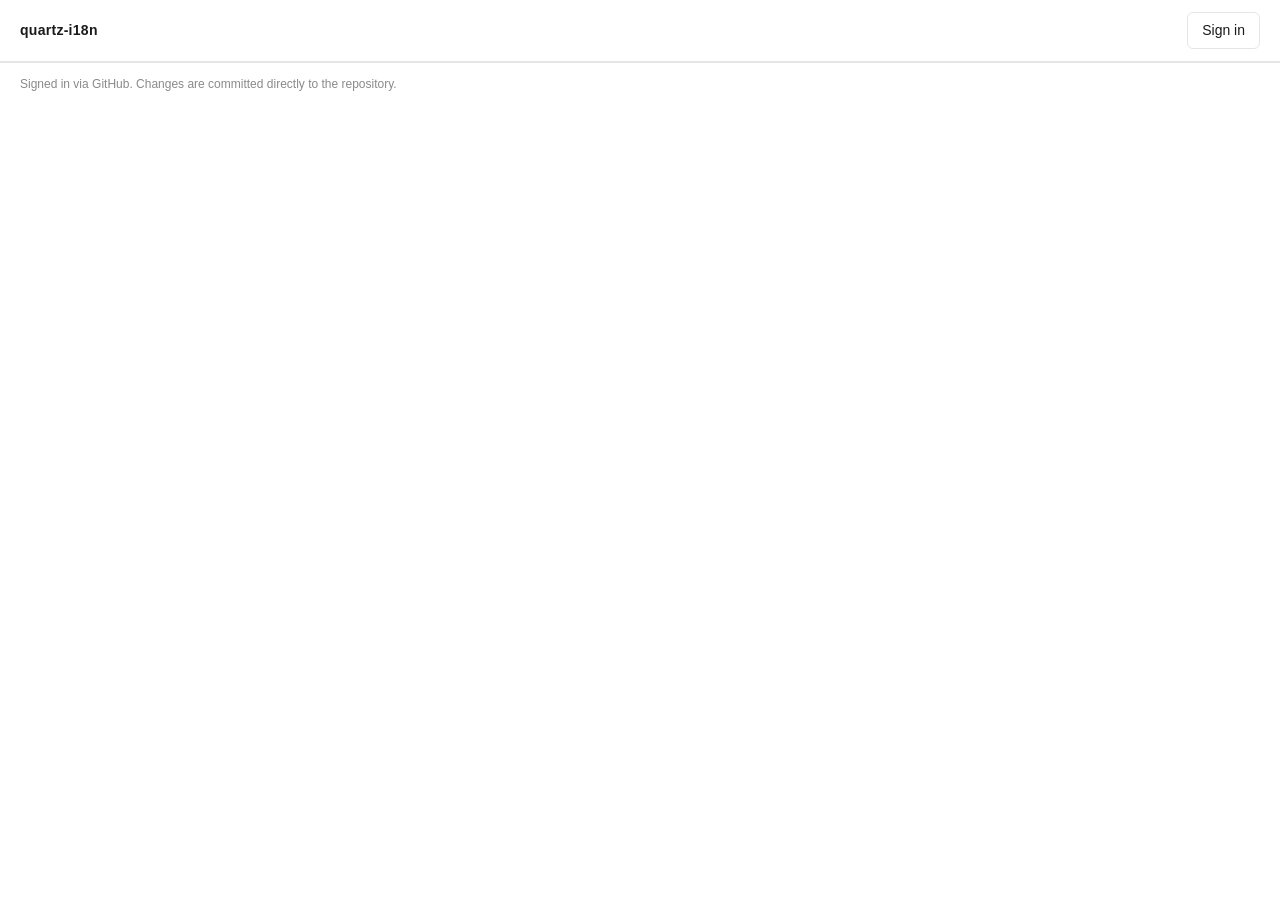
==== index.html @ cb4c303e "deploy: publish site/ from 5fd5f893ef105d4f78fb1186fbdb1be58c075998" ====
<!doctype html>
<html lang="en">
<head>
  <meta charset="utf-8" />
  <meta name="viewport" content="width=device-width, initial-scale=1" />
  <title>Quartz i18n</title>
  <link rel="stylesheet" href="style.css" />
</head>
<body>
  <header id="appbar">
    <div class="brand">quartz-i18n</div>
    <div class="bar-right">
      <span id="user" class="muted"></span>
      <span id="access" class="muted"></span>
      <button id="authBtn" class="btn">Sign in</button>
    </div>
  </header>

  <main id="app" hidden>
    <nav id="tabs" class="row"></nav>

    <section id="controls" class="row">
      <label class="sel">
        <span>Target</span>
        <select id="langSelect"></select>
      </label>
      <div id="status" class="muted"></div>
      <div class="spacer"></div>
      <button id="sourceBtn" class="btn ghost">Show English</button>
      <button id="newLangsBtn" class="btn ghost">Missing keys</button>
      <button id="saveBtn" class="btn primary" disabled>Commit</button>
    </section>

    <div id="rowHead" class="headrow row muted">
      <div class="col key">Key</div>
      <div class="col">English</div>
      <div class="col">Translation</div>
    </div>

    <section id="list"></section>
  </main>

  <footer class="muted">Signed in via GitHub. Changes are committed directly to the repository.</footer>

  <script src="app.js"></script>
</body>
</html>
---- style.css ----
:root {
  --bg: #ffffff;
  --fg: #1a1a1a;
  --muted: #8a8a8a;
  --border: #e5e5e5;
  --accent: #1a1a1a;
  --accent-fg: #ffffff;
  --row-hover: #f6f6f6;
  --danger: #b3261e;
}

* { box-sizing: border-box; }

html, body {
  margin: 0;
  height: 100%;
}

body {
  display: flex;
  flex-direction: column;
  font: 14px/1.5 -apple-system, BlinkMacSystemFont, "Segoe UI", Roboto, sans-serif;
  color: var(--fg);
  background: var(--bg);
}

#appbar {
  display: flex;
  align-items: center;
  justify-content: space-between;
  padding: 12px 20px;
  border-bottom: 1px solid var(--border);
}

.brand {
  font-weight: 600;
  letter-spacing: 0.02em;
}

.bar-right {
  display: flex;
  align-items: center;
  gap: 12px;
}

#app {
  flex: 1;
  overflow: auto;
  padding: 0 20px 40px;
}

.row {
  display: flex;
  align-items: center;
  gap: 12px;
}

.spacer { flex: 1; }

#controls {
  padding: 16px 0;
  border-bottom: 1px solid var(--border);
  margin-bottom: 0;
  position: sticky;
  top: 0;
  background: var(--bg);
  z-index: 2;
}

.sel {
  display: flex;
  align-items: center;
  gap: 8px;
}

select {
  font: inherit;
  padding: 6px 8px;
  border: 1px solid var(--border);
  border-radius: 6px;
  background: var(--bg);
  color: var(--fg);
}

.btn {
  font: inherit;
  padding: 7px 14px;
  border-radius: 6px;
  border: 1px solid var(--border);
  background: var(--bg);
  color: var(--fg);
  cursor: pointer;
}

.btn:hover:not(:disabled) { background: var(--row-hover); }

.btn.primary {
  background: var(--accent);
  color: var(--accent-fg);
  border-color: var(--accent);
}

.btn.primary:hover:not(:disabled) { opacity: 0.9; }

.btn.ghost { background: transparent; }

.btn:disabled { opacity: 0.4; cursor: not-allowed; }

.muted { color: var(--muted); }

#tabs {
  flex-wrap: wrap;
  padding: 16px 0 0;
  gap: 6px;
}

.tab {
  padding: 6px 14px;
  border: 1px solid var(--border);
  border-radius: 999px;
  cursor: pointer;
  color: var(--muted);
}

.tab.active {
  color: var(--fg);
  border-color: var(--fg);
}

.headrow {
  position: sticky;
  top: 70px;
  background: var(--bg);
  padding: 10px 0;
  border-bottom: 1px solid var(--border);
  z-index: 1;
}

.col { flex: 1; min-width: 0; }

.col.key {
  flex: 0 0 220px;
  color: var(--muted);
  font-family: ui-monospace, "SF Mono", Menlo, monospace;
  font-size: 12px;
  white-space: nowrap;
  overflow: hidden;
  text-overflow: ellipsis;
}

.row-item {
  display: flex;
  gap: 12px;
  padding: 10px 0;
  border-bottom: 1px solid var(--border);
  align-items: flex-start;
}

.row-item:hover { background: var(--row-hover); }

.row-item.focus { background: var(--row-hover); }

.col textarea {
  width: 100%;
  min-height: 2.6em;
  resize: vertical;
  font: inherit;
  padding: 6px 8px;
  border: 1px solid var(--border);
  border-radius: 6px;
  background: var(--bg);
  color: var(--fg);
  line-height: 1.5;
}

.col .src {
  white-space: pre-wrap;
  word-break: break-word;
  padding: 6px 8px;
}

.target-icon {
  display: inline-block;
  margin-left: 8px;
  color: var(--muted);
  font-size: 11px;
}

.task-badge {
  font-size: 11px;
  padding: 1px 7px;
  border-radius: 999px;
  border: 1px solid var(--border);
  color: var(--muted);
}

.task-badge.untouched { border-style: dashed; }
.task-badge.missing { color: var(--danger); border-color: var(--danger); }
.task-badge.changed { color: var(--accent); border-color: var(--accent); }

footer {
  padding: 12px 20px;
  border-top: 1px solid var(--border);
  font-size: 12px;
}

.empty {
  padding: 40px 0;
  text-align: center;
}

@media (max-width: 720px) {
  .col.key { flex-basis: 120px; }
  #controls { flex-wrap: wrap; position: static; }
  .headrow { position: static; }
}
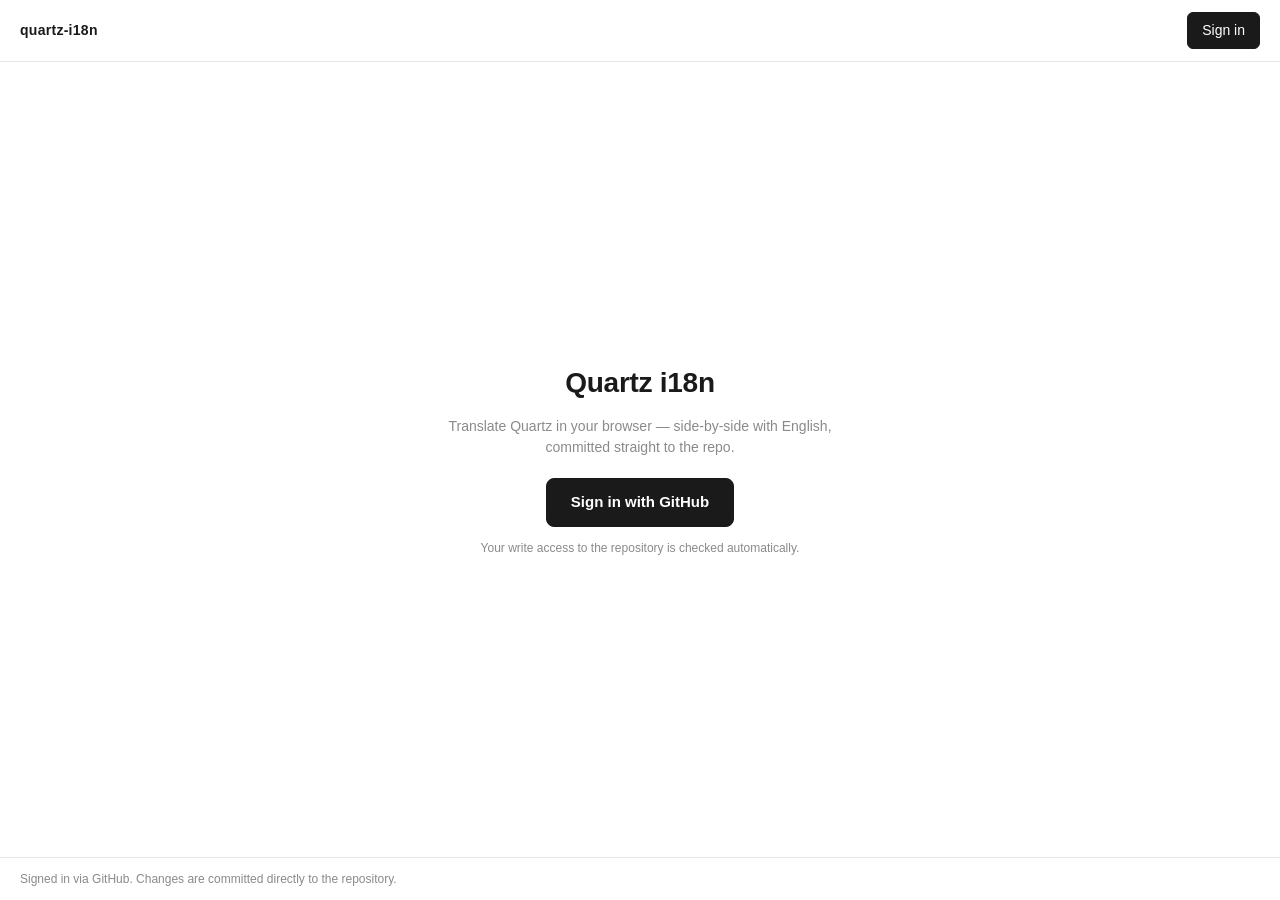
==== commit f8eaa59b: "deploy: publish site/ from 5fd14d20241489288dd8cec9fc16b2d00369665f" ====
--- a/index.html
+++ b/index.html
@@ -15,6 +15,13 @@
       <button id="authBtn" class="btn">Sign in</button>
     </div>
   </header>
+
+  <main id="welcome" class="welcome">
+    <h1>Quartz i18n</h1>
+    <p class="muted">Translate Quartz in your browser — side-by-side with English, committed straight to the repo.</p>
+    <button id="welcomeBtn" class="btn primary big">Sign in with GitHub</button>
+    <p class="muted small">Your write access to the repository is checked automatically.</p>
+  </main>
 
   <main id="app" hidden>
     <nav id="tabs" class="row"></nav>
--- a/style.css
+++ b/style.css
@@ -106,6 +106,52 @@
 
 .btn:disabled { opacity: 0.4; cursor: not-allowed; }
 
+.btn.big {
+  padding: 12px 24px;
+  font-size: 15px;
+  font-weight: 600;
+  border-radius: 8px;
+}
+
+#authBtn {
+  background: var(--accent);
+  color: var(--accent-fg);
+  border-color: var(--accent);
+}
+
+#authBtn:hover:not(:disabled) { opacity: 0.9; }
+
+.welcome {
+  flex: 1;
+  display: flex;
+  flex-direction: column;
+  align-items: center;
+  justify-content: center;
+  text-align: center;
+  padding: 40px 24px;
+  gap: 12px;
+}
+
+.welcome h1 {
+  margin: 0;
+  font-size: 28px;
+  font-weight: 600;
+  letter-spacing: -0.01em;
+}
+
+.welcome .muted {
+  max-width: 420px;
+  margin: 0;
+}
+
+.welcome .small {
+  font-size: 12px;
+}
+
+.welcome .btn {
+  margin-top: 8px;
+}
+
 .muted { color: var(--muted); }
 
 #tabs {
